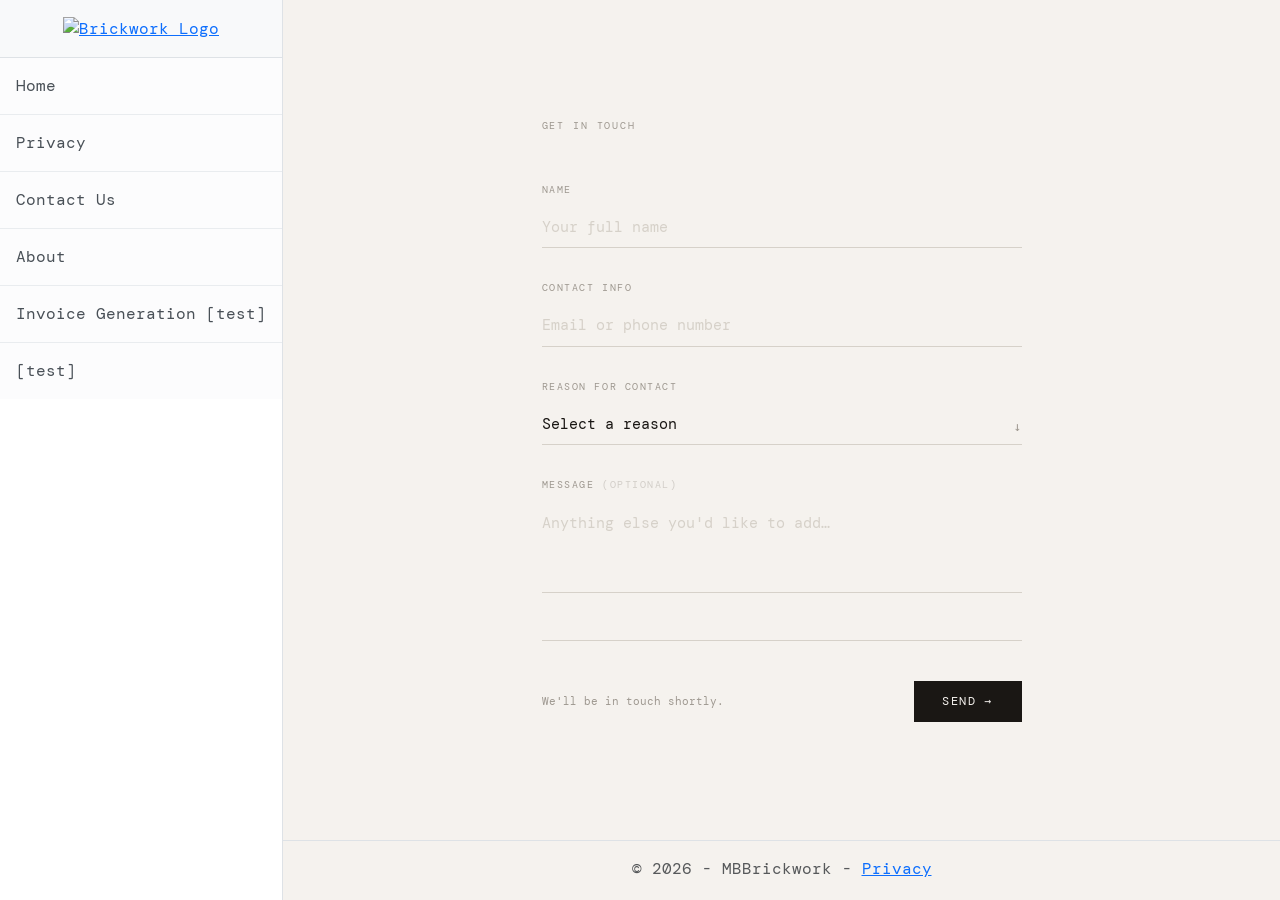
==== contact.html @ afbecb13 "Update contact.html" ====
<!DOCTYPE html>
<html lang="en">
<head>
  <meta charset="UTF-8">
  <meta name="viewport" content="width=device-width, initial-scale=1.0">
  <title>Contact Us - MBBrickwork</title>
  
  <link rel="stylesheet" href="https://cdn.jsdelivr.net/npm/bootstrap@5.3.2/dist/css/bootstrap.min.css" />
  <link rel="stylesheet" href="css/site.css" />
  <link rel="stylesheet" href="MBBrickwork.styles.css" />
  
  <link href="https://fonts.googleapis.com/css2?family=DM+Serif+Display&family=DM+Mono:wght@300;400&display=swap" rel="stylesheet">
  
  <style>
    *, *::before, *::after { box-sizing: border-box; margin: 0; padding: 0; }

    :root {
      --bg: #f5f2ee;
      --ink: #1a1714;
      --muted: #9e9890;
      --line: #d6d1c9;
      --accent: #c0392b;
    }

    body {
      background: var(--bg);
      color: var(--ink);
      font-family: 'DM Mono', monospace;
      min-height: 100vh;
    }

    /* Combined Layout adjustments to retain consistency with sidebar */
    #sidebar-wrapper {
        position: sticky;
        top: 0;
        height: 100vh;
        z-index: 1000;
        overflow-y: auto;
    }

    #wrapper {
        display: flex;
        align-items: flex-start;
        width: 100%;
    }

    .contact-container-center {
        display: flex;
        align-items: center;
        justify-content: center;
        padding: 4rem 2rem;
        min-height: calc(100vh - 60px); /* accounting roughly for footer space */
    }

    .wrap {
      width: 100%;
      max-width: 480px;
      opacity: 0;
      transform: translateY(18px);
      animation: rise 0.7s cubic-bezier(0.22, 1, 0.36, 1) 0.1s forwards;
    }

    @keyframes rise {
      to { opacity: 1; transform: translateY(0); }
    }

    header {
      margin-bottom: 3rem;
    }

    .label {
      font-size: 0.65rem;
      letter-spacing: 0.18em;
      text-transform: uppercase;
      color: var(--muted);
      margin-bottom: 0.5rem;
    }

    h1 {
      font-family: 'DM Serif Display', serif;
      font-size: clamp(2rem, 6vw, 2.8rem);
      font-weight: 400;
      line-height: 1.1;
      color: var(--ink);
    }

    h1 em {
      font-style: italic;
      color: var(--accent);
    }

    .field {
      margin-bottom: 2rem;
      opacity: 0;
      transform: translateY(10px);
      animation: rise 0.5s cubic-bezier(0.22, 1, 0.36, 1) forwards;
    }

    .field:nth-child(1) { animation-delay: 0.25s; }
    .field:nth-child(2) { animation-delay: 0.35s; }
    .field:nth-child(3) { animation-delay: 0.45s; }

    .field-label {
      display: block;
      font-size: 0.65rem;
      letter-spacing: 0.15em;
      text-transform: uppercase;
      color: var(--muted);
      margin-bottom: 0.6rem;
    }

    input, select, textarea {
      width: 100%;
      background: transparent;
      border: none;
      border-bottom: 1px solid var(--line);
      padding: 0.55rem 0;
      font-family: 'DM Mono', monospace;
      font-size: 0.95rem;
      color: var(--ink);
      outline: none;
      transition: border-color 0.25s;
      appearance: none;
      -webkit-appearance: none;
      border-radius: 0;
    }

    textarea {
      resize: none;
      height: 90px;
      line-height: 1.6;
    }

    input:focus, select:focus, textarea:focus {
      border-bottom-color: var(--ink);
    }

    input::placeholder, textarea::placeholder {
      color: var(--line);
    }

    .select-wrap {
      position: relative;
    }

    .select-wrap::after {
      content: '↓';
      position: absolute;
      right: 0;
      bottom: 0.55rem;
      font-size: 0.8rem;
      color: var(--muted);
      pointer-events: none;
    }

    select option { background: var(--bg); }

    .divider {
      height: 1px;
      background: var(--line);
      margin: 2.5rem 0;
      opacity: 0;
      animation: rise 0.4s ease 0.55s forwards;
    }

    .actions {
      display: flex;
      align-items: center;
      justify-content: space-between;
      opacity: 0;
      animation: rise 0.4s ease 0.6s forwards;
    }

    .note {
      font-size: 0.7rem;
      color: var(--muted);
    }

    button {
      background: var(--ink);
      color: var(--bg);
      border: none;
      padding: 0.75rem 1.8rem;
      font-family: 'DM Mono', monospace;
      font-size: 0.72rem;
      letter-spacing: 0.12em;
      text-transform: uppercase;
      cursor: pointer;
      transition: background 0.2s, transform 0.15s;
    }

    button:hover { background: var(--accent); }
    button:active { transform: scale(0.97); }

    .toast {
      position: fixed;
      bottom: 2rem;
      left: 50%;
      transform: translateX(-50%) translateY(10px);
      background: var(--ink);
      color: var(--bg);
      font-size: 0.72rem;
      letter-spacing: 0.1em;
      padding: 0.7rem 1.4rem;
      opacity: 0;
      transition: opacity 0.3s, transform 0.3s;
      pointer-events: none;
      z-index: 2000;
    }

    .toast.show {
      opacity: 1;
      transform: translateX(-50%) translateY(0);
    }
  </style>
</head>
<body>

    <div class="d-flex" id="wrapper">
        <nav class="border-end bg-white" id="sidebar-wrapper">
            <div class="sidebar-heading border-bottom bg-light text-center py-3">
                <a href="index.html">
                    <img src="assets/MB-Brickwork-logo.png" alt="Brickwork Logo" class="img-fluid" style="max-height: 60px;" />
                </a>
            </div>

            <div class="list-group list-group-flush">
                <a class="list-group-item list-group-item-action list-group-item-light p-3" href="index.html">Home</a>
                <a class="list-group-item list-group-item-action list-group-item-light p-3" href="privacy.html">Privacy</a>
                <a class="list-group-item list-group-item-action list-group-item-light p-3" href="contact.html">Contact Us</a>
                <a class="list-group-item list-group-item-action list-group-item-light p-3" href="about.html">About</a>
                <a class="list-group-item list-group-item-action list-group-item-light p-3" href="invoice.html">Invoice Generation [test]</a>
                <a class="list-group-item list-group-item-action list-group-item-light p-3" href="test.html">[test]</a>
            </div>
        </nav>

        <div id="page-content-wrapper" class="flex-grow-1">
            <main role="main" class="container-fluid contact-container-center">
                
                <div class="wrap">
                  <header>
                    <p class="label">Get in touch</p>
                 
                  </header>

                  <form id="contactForm" novalidate>
                    <div class="field">
                      <label class="field-label" for="name">Name</label>
                      <input id="name" type="text" placeholder="Your full name" autocomplete="name" required>
                    </div>

                    <div class="field">
                      <label class="field-label" for="contact">Contact info</label>
                      <input id="contact" type="text" placeholder="Email or phone number" autocomplete="email" required>
                    </div>

                    <div class="field">
                      <label class="field-label" for="reason">Reason for contact</label>
                      <div class="select-wrap">
                        <select id="reason" required>
                          <option value="" disabled selected>Select a reason</option>
                          <option value="general">General enquiry</option>
                          <option value="support">Support</option>
                          <option value="collaboration">Collaboration</option>
                          <option value="feedback">Feedback</option>
                          <option value="other">Other</option>
                        </select>
                      </div>
                    </div>

                    <div class="field">
                      <label class="field-label" for="message">Message <span style="opacity:.4">(optional)</span></label>
                      <textarea id="message" placeholder="Anything else you'd like to add…"></textarea>
                    </div>

                    <div class="divider"></div>

                    <div class="actions">
                      <span class="note">We'll be in touch shortly.</span>
                      <button type="submit">Send →</button>
                    </div>
                  </form>
                </div>

            </main>

            <footer class="border-top footer text-muted text-center py-3">
                &copy; 2026 - MBBrickwork -
                <a href="privacy.html">Privacy</a>
            </footer>
        </div>
    </div>

<div class="toast" id="toast">Message sent — thank you.</div>

<script src="https://ajax.googleapis.com/ajax/libs/jquery/3.7.1/jquery.min.js"></script>
<script src="https://cdn.jsdelivr.net/npm/bootstrap@5.3.2/dist/js/bootstrap.bundle.min.js"></script>
<script src="js/site.js"></script>

<script>
  document.getElementById('contactForm').addEventListener('submit', function(e) {
    e.preventDefault();
    const name    = document.getElementById('name').value.trim();
    const contact = document.getElementById('contact').value.trim();
    const reason  = document.getElementById('reason').value;
    if (!name || !contact || !reason) {
      const first = [...document.querySelectorAll('input,select')].find(el => !el.value.trim());
      if (first) first.focus();
      return;
    }
    const toast = document.getElementById('toast');
    toast.classList.add('show');
    setTimeout(() => toast.classList.remove('show'), 3000);
    this.reset();
  });
</script>

</body>
</html>
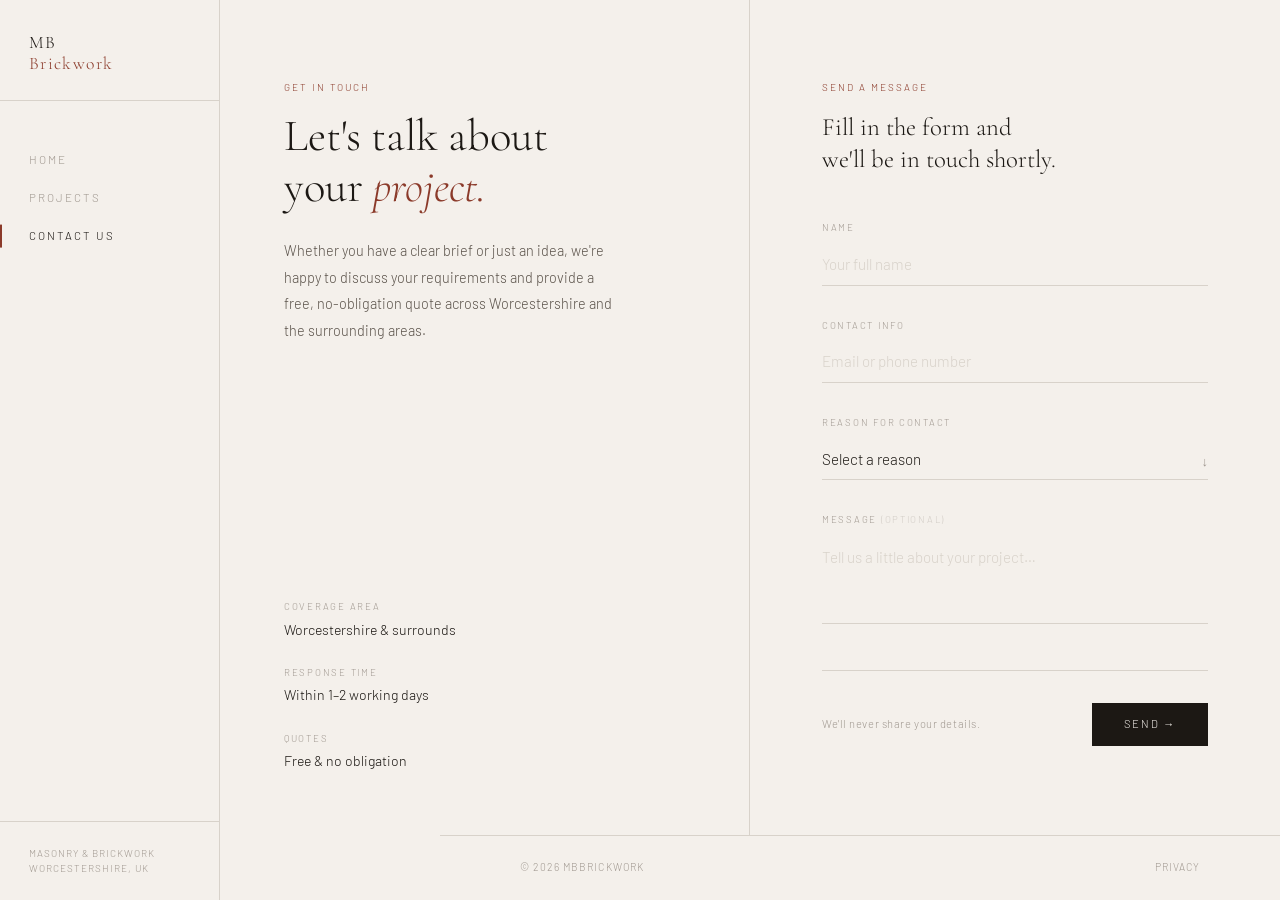
==== commit 4728faa8: "Update contact.html" ====
--- a/contact.html
+++ b/contact.html
@@ -3,107 +3,214 @@
 <head>
   <meta charset="UTF-8">
   <meta name="viewport" content="width=device-width, initial-scale=1.0">
-  <title>Contact Us - MBBrickwork</title>
-  
+  <title>Contact Us — MB Brickwork</title>
+
   <link rel="stylesheet" href="https://cdn.jsdelivr.net/npm/bootstrap@5.3.2/dist/css/bootstrap.min.css" />
   <link rel="stylesheet" href="css/site.css" />
   <link rel="stylesheet" href="MBBrickwork.styles.css" />
-  
-  <link href="https://fonts.googleapis.com/css2?family=DM+Serif+Display&family=DM+Mono:wght@300;400&display=swap" rel="stylesheet">
-  
+  <link href="https://fonts.googleapis.com/css2?family=Cormorant+Garamond:ital,wght@0,300;0,400;1,300&family=Barlow:wght@300;400&display=swap" rel="stylesheet">
+
   <style>
+    :root {
+      --sand: #f4f0eb;
+      --ink: #1c1814;
+      --brick: #8b3a2a;
+      --muted: #a09890;
+      --line: #d8d2ca;
+      --sidebar-w: 220px;
+    }
+
     *, *::before, *::after { box-sizing: border-box; margin: 0; padding: 0; }
 
-    :root {
-      --bg: #f5f2ee;
-      --ink: #1a1714;
-      --muted: #9e9890;
-      --line: #d6d1c9;
-      --accent: #c0392b;
-    }
-
     body {
-      background: var(--bg);
+      background: var(--sand);
       color: var(--ink);
-      font-family: 'DM Mono', monospace;
+      font-family: 'Barlow', sans-serif;
+      font-weight: 300;
       min-height: 100vh;
-    }
-
-    /* Combined Layout adjustments to retain consistency with sidebar */
+      display: flex;
+      flex-direction: column;
+    }
+
+    .scroll-progress {
+      position: fixed;
+      top: 0; left: var(--sidebar-w);
+      height: 2px; width: 0%;
+      background: var(--brick);
+      z-index: 999;
+    }
+
+    /* ── SIDEBAR ── */
     #sidebar-wrapper {
-        position: sticky;
-        top: 0;
-        height: 100vh;
-        z-index: 1000;
-        overflow-y: auto;
-    }
-
-    #wrapper {
-        display: flex;
-        align-items: flex-start;
-        width: 100%;
-    }
-
-    .contact-container-center {
-        display: flex;
-        align-items: center;
-        justify-content: center;
-        padding: 4rem 2rem;
-        min-height: calc(100vh - 60px); /* accounting roughly for footer space */
-    }
-
-    .wrap {
-      width: 100%;
-      max-width: 480px;
+      position: fixed;
+      left: 0; top: 0;
+      width: var(--sidebar-w);
+      height: 100vh;
+      background: var(--sand);
+      border-right: 1px solid var(--line);
+      z-index: 1000;
+      display: flex;
+      flex-direction: column;
+    }
+
+    .sidebar-logo {
+      padding: 2rem 1.8rem 1.6rem;
+      border-bottom: 1px solid var(--line);
+    }
+
+    .sidebar-logo a { display: block; text-decoration: none; }
+    .sidebar-logo img { max-height: 52px; width: auto; }
+
+    .logo-text {
+      font-family: 'Cormorant Garamond', serif;
+      font-size: 1.1rem;
+      font-weight: 300;
+      letter-spacing: 0.08em;
+      color: var(--ink);
+      line-height: 1.2;
+    }
+
+    .logo-text span { color: var(--brick); }
+
+    nav.sidebar-nav { padding: 2.5rem 0; flex: 1; }
+
+    nav.sidebar-nav a {
+      display: block;
+      padding: 0.65rem 1.8rem;
+      font-size: 0.72rem;
+      letter-spacing: 0.18em;
+      text-transform: uppercase;
+      color: var(--muted);
+      text-decoration: none;
+      transition: color 0.2s;
+      position: relative;
+    }
+
+    nav.sidebar-nav a::before {
+      content: '';
+      position: absolute;
+      left: 0; top: 50%;
+      transform: translateY(-50%) scaleY(0);
+      width: 2px; height: 60%;
+      background: var(--brick);
+      transition: transform 0.2s;
+    }
+
+    nav.sidebar-nav a:hover { color: var(--ink); }
+    nav.sidebar-nav a:hover::before,
+    nav.sidebar-nav a.active::before { transform: translateY(-50%) scaleY(1); }
+    nav.sidebar-nav a.active { color: var(--ink); }
+
+    .sidebar-footer {
+      padding: 1.5rem 1.8rem;
+      border-top: 1px solid var(--line);
+      font-size: 0.62rem;
+      letter-spacing: 0.1em;
+      color: var(--muted);
+      text-transform: uppercase;
+    }
+
+    /* ── LAYOUT ── */
+    #page-content-wrapper {
+      margin-left: var(--sidebar-w);
+      flex: 1;
+      display: flex;
+      flex-direction: column;
+    }
+
+    main {
+      flex: 1;
+      display: grid;
+      grid-template-columns: 1fr 1fr;
+    }
+
+    /* ── LEFT PANEL ── */
+    .contact-intro {
+      padding: 5rem 4rem 4rem;
+      border-right: 1px solid var(--line);
+      display: flex;
+      flex-direction: column;
+      justify-content: space-between;
       opacity: 0;
-      transform: translateY(18px);
-      animation: rise 0.7s cubic-bezier(0.22, 1, 0.36, 1) 0.1s forwards;
+      animation: rise 0.7s cubic-bezier(0.22,1,0.36,1) 0.1s forwards;
     }
 
     @keyframes rise {
       to { opacity: 1; transform: translateY(0); }
     }
 
-    header {
-      margin-bottom: 3rem;
-    }
-
-    .label {
-      font-size: 0.65rem;
+    .section-label {
+      font-size: 0.62rem;
+      letter-spacing: 0.2em;
+      text-transform: uppercase;
+      color: var(--brick);
+      margin-bottom: 1rem;
+    }
+
+    .contact-intro h1 {
+      font-family: 'Cormorant Garamond', serif;
+      font-size: clamp(2.2rem, 3.5vw, 3.2rem);
+      font-weight: 300;
+      line-height: 1.15;
+      margin-bottom: 1.5rem;
+    }
+
+    .contact-intro h1 em { font-style: italic; color: var(--brick); }
+
+    .contact-intro .intro-body {
+      font-size: 0.9rem;
+      line-height: 1.85;
+      color: #5a524a;
+      max-width: 340px;
+      margin-bottom: 3.5rem;
+    }
+
+    .contact-details { display: flex; flex-direction: column; gap: 1.6rem; }
+
+    .contact-detail-item { display: flex; flex-direction: column; gap: 0.3rem; }
+
+    .detail-label {
+      font-size: 0.6rem;
       letter-spacing: 0.18em;
       text-transform: uppercase;
       color: var(--muted);
-      margin-bottom: 0.5rem;
-    }
-
-    h1 {
-      font-family: 'DM Serif Display', serif;
-      font-size: clamp(2rem, 6vw, 2.8rem);
-      font-weight: 400;
-      line-height: 1.1;
+    }
+
+    .detail-value { font-size: 0.88rem; color: var(--ink); }
+
+    .detail-value a {
       color: var(--ink);
-    }
-
-    h1 em {
-      font-style: italic;
-      color: var(--accent);
-    }
-
-    .field {
-      margin-bottom: 2rem;
+      text-decoration: none;
+      border-bottom: 1px solid var(--line);
+      transition: border-color 0.2s, color 0.2s;
+    }
+
+    .detail-value a:hover { color: var(--brick); border-color: var(--brick); }
+
+    /* ── RIGHT PANEL ── */
+    .contact-form-panel {
+      padding: 5rem 4.5rem 4rem;
       opacity: 0;
-      transform: translateY(10px);
-      animation: rise 0.5s cubic-bezier(0.22, 1, 0.36, 1) forwards;
-    }
-
-    .field:nth-child(1) { animation-delay: 0.25s; }
-    .field:nth-child(2) { animation-delay: 0.35s; }
-    .field:nth-child(3) { animation-delay: 0.45s; }
+      animation: rise 0.7s cubic-bezier(0.22,1,0.36,1) 0.22s forwards;
+    }
+
+    .form-header { margin-bottom: 2.8rem; }
+
+    .form-header h2 {
+      font-family: 'Cormorant Garamond', serif;
+      font-size: 1.55rem;
+      font-weight: 300;
+      line-height: 1.3;
+      color: var(--ink);
+      margin-top: 0.5rem;
+    }
+
+    .field { margin-bottom: 2rem; }
 
     .field-label {
       display: block;
-      font-size: 0.65rem;
-      letter-spacing: 0.15em;
+      font-size: 0.6rem;
+      letter-spacing: 0.18em;
       text-transform: uppercase;
       color: var(--muted);
       margin-bottom: 0.6rem;
@@ -115,7 +222,8 @@
       border: none;
       border-bottom: 1px solid var(--line);
       padding: 0.55rem 0;
-      font-family: 'DM Mono', monospace;
+      font-family: 'Barlow', sans-serif;
+      font-weight: 300;
       font-size: 0.95rem;
       color: var(--ink);
       outline: none;
@@ -125,195 +233,257 @@
       border-radius: 0;
     }
 
-    textarea {
-      resize: none;
-      height: 90px;
-      line-height: 1.6;
-    }
-
-    input:focus, select:focus, textarea:focus {
-      border-bottom-color: var(--ink);
-    }
-
-    input::placeholder, textarea::placeholder {
-      color: var(--line);
-    }
-
-    .select-wrap {
-      position: relative;
-    }
+    textarea { resize: none; height: 88px; line-height: 1.7; }
+    input:focus, select:focus, textarea:focus { border-bottom-color: var(--ink); }
+    input::placeholder, textarea::placeholder { color: var(--line); }
+
+    .select-wrap { position: relative; }
 
     .select-wrap::after {
       content: '↓';
       position: absolute;
-      right: 0;
-      bottom: 0.55rem;
+      right: 0; bottom: 0.55rem;
       font-size: 0.8rem;
       color: var(--muted);
       pointer-events: none;
     }
 
-    select option { background: var(--bg); }
-
-    .divider {
-      height: 1px;
-      background: var(--line);
-      margin: 2.5rem 0;
-      opacity: 0;
-      animation: rise 0.4s ease 0.55s forwards;
-    }
-
-    .actions {
+    select option { background: var(--sand); }
+
+    .form-footer {
       display: flex;
       align-items: center;
       justify-content: space-between;
-      opacity: 0;
-      animation: rise 0.4s ease 0.6s forwards;
-    }
-
-    .note {
+      margin-top: 2.5rem;
+      padding-top: 2rem;
+      border-top: 1px solid var(--line);
+    }
+
+    .form-note {
       font-size: 0.7rem;
       color: var(--muted);
-    }
-
-    button {
+      letter-spacing: 0.05em;
+    }
+
+    button[type="submit"] {
       background: var(--ink);
-      color: var(--bg);
+      color: var(--sand);
       border: none;
-      padding: 0.75rem 1.8rem;
-      font-family: 'DM Mono', monospace;
-      font-size: 0.72rem;
-      letter-spacing: 0.12em;
+      padding: 0.8rem 2rem;
+      font-family: 'Barlow', sans-serif;
+      font-weight: 300;
+      font-size: 0.7rem;
+      letter-spacing: 0.15em;
       text-transform: uppercase;
       cursor: pointer;
       transition: background 0.2s, transform 0.15s;
     }
 
-    button:hover { background: var(--accent); }
-    button:active { transform: scale(0.97); }
-
-    .toast {
+    button[type="submit"]:hover { background: var(--brick); }
+    button[type="submit"]:active { transform: scale(0.97); }
+
+    /* ── TOAST ── */
+    .toast-msg {
       position: fixed;
-      bottom: 2rem;
-      left: 50%;
+      bottom: 2rem; left: 50%;
       transform: translateX(-50%) translateY(10px);
       background: var(--ink);
-      color: var(--bg);
-      font-size: 0.72rem;
-      letter-spacing: 0.1em;
-      padding: 0.7rem 1.4rem;
+      color: var(--sand);
+      font-size: 0.7rem;
+      letter-spacing: 0.12em;
+      text-transform: uppercase;
+      padding: 0.75rem 1.5rem;
       opacity: 0;
       transition: opacity 0.3s, transform 0.3s;
       pointer-events: none;
       z-index: 2000;
     }
 
-    .toast.show {
-      opacity: 1;
-      transform: translateX(-50%) translateY(0);
+    .toast-msg.show { opacity: 1; transform: translateX(-50%) translateY(0); }
+
+    /* ── FOOTER ── */
+    footer {
+      border-top: 1px solid var(--line);
+      margin-left: var(--sidebar-w);
+      padding: 1.5rem 5rem;
+      display: flex;
+      align-items: center;
+      justify-content: space-between;
+      font-size: 0.65rem;
+      letter-spacing: 0.1em;
+      text-transform: uppercase;
+      color: var(--muted);
+    }
+
+    footer a { color: var(--muted); text-decoration: none; }
+    footer a:hover { color: var(--ink); }
+
+    /* ── RESPONSIVE ── */
+    @media (max-width: 900px) {
+      main { grid-template-columns: 1fr; }
+      .contact-intro {
+        border-right: none;
+        border-bottom: 1px solid var(--line);
+        padding: 3.5rem 2.5rem 3rem;
+        justify-content: flex-start;
+        gap: 2rem;
+      }
+      .contact-intro .intro-body { margin-bottom: 1.5rem; }
+      .contact-form-panel { padding: 3rem 2.5rem 4rem; }
+    }
+
+    @media (max-width: 768px) {
+      :root { --sidebar-w: 0px; }
+      #sidebar-wrapper {
+        width: 100%; height: auto; position: fixed;
+        flex-direction: row; align-items: center;
+        border-right: none; border-bottom: 1px solid var(--line);
+        padding: 0.8rem 1.2rem;
+      }
+      .sidebar-logo { padding: 0; border-bottom: none; }
+      nav.sidebar-nav { padding: 0; display: flex; gap: 0.5rem; }
+      nav.sidebar-nav a { padding: 0.4rem 0.6rem; }
+      nav.sidebar-nav a::before { display: none; }
+      .sidebar-footer { display: none; }
+      #page-content-wrapper { margin-left: 0; margin-top: 60px; }
+      footer { margin-left: 0; padding: 1.5rem; flex-direction: column; gap: 0.5rem; text-align: center; }
     }
   </style>
 </head>
 <body>
 
-    <div class="d-flex" id="wrapper">
-        <nav class="border-end bg-white" id="sidebar-wrapper">
-            <div class="sidebar-heading border-bottom bg-light text-center py-3">
-                <a href="index.html">
-                    <img src="assets/MB-Brickwork-logo.png" alt="Brickwork Logo" class="img-fluid" style="max-height: 60px;" />
-                </a>
+  <div class="scroll-progress" id="scrollProgress"></div>
+
+  <!-- SIDEBAR -->
+  <aside id="sidebar-wrapper">
+    <div class="sidebar-logo">
+      <a href="index.html">
+        <img src="assets/MB-Brickwork-logo.png" alt="MB Brickwork"
+             onerror="this.style.display='none'; this.nextElementSibling.style.display='block'">
+        <div class="logo-text" style="display:none">MB<br><span>Brickwork</span></div>
+      </a>
+    </div>
+
+    <nav class="sidebar-nav">
+      <a href="index.html">Home</a>
+      <a href="projects.html">Projects</a>
+      <a href="contact.html" class="active">Contact Us</a>
+    </nav>
+
+    <div class="sidebar-footer">
+      Masonry &amp; Brickwork<br>Worcestershire, UK
+    </div>
+  </aside>
+
+  <!-- MAIN -->
+  <div id="page-content-wrapper">
+    <main>
+
+      <!-- LEFT: intro -->
+      <div class="contact-intro">
+        <div>
+          <p class="section-label">Get in touch</p>
+          <h1>Let's talk about<br>your <em>project.</em></h1>
+          <p class="intro-body">Whether you have a clear brief or just an idea, we're happy to discuss your requirements and provide a free, no-obligation quote across Worcestershire and the surrounding areas.</p>
+        </div>
+
+        <div class="contact-details">
+          <div class="contact-detail-item">
+            <span class="detail-label">Coverage area</span>
+            <span class="detail-value">Worcestershire &amp; surrounds</span>
+          </div>
+          <div class="contact-detail-item">
+            <span class="detail-label">Response time</span>
+            <span class="detail-value">Within 1–2 working days</span>
+          </div>
+          <div class="contact-detail-item">
+            <span class="detail-label">Quotes</span>
+            <span class="detail-value">Free &amp; no obligation</span>
+          </div>
+        </div>
+      </div>
+
+      <!-- RIGHT: form -->
+      <div class="contact-form-panel">
+        <div class="form-header">
+          <p class="section-label">Send a message</p>
+          <h2>Fill in the form and<br>we'll be in touch shortly.</h2>
+        </div>
+
+        <form id="contactForm" novalidate>
+          <div class="field">
+            <label class="field-label" for="name">Name</label>
+            <input id="name" type="text" placeholder="Your full name" autocomplete="name" required>
+          </div>
+
+          <div class="field">
+            <label class="field-label" for="contact">Contact info</label>
+            <input id="contact" type="text" placeholder="Email or phone number" autocomplete="email" required>
+          </div>
+
+          <div class="field">
+            <label class="field-label" for="reason">Reason for contact</label>
+            <div class="select-wrap">
+              <select id="reason" required>
+                <option value="" disabled selected>Select a reason</option>
+                <option value="quote">Request a quote</option>
+                <option value="general">General enquiry</option>
+                <option value="extension">Extension or new build</option>
+                <option value="restoration">Restoration &amp; repointing</option>
+                <option value="other">Other</option>
+              </select>
             </div>
-
-            <div class="list-group list-group-flush">
-                <a class="list-group-item list-group-item-action list-group-item-light p-3" href="index.html">Home</a>
-                <a class="list-group-item list-group-item-action list-group-item-light p-3" href="privacy.html">Privacy</a>
-                <a class="list-group-item list-group-item-action list-group-item-light p-3" href="contact.html">Contact Us</a>
-                <a class="list-group-item list-group-item-action list-group-item-light p-3" href="about.html">About</a>
-                <a class="list-group-item list-group-item-action list-group-item-light p-3" href="invoice.html">Invoice Generation [test]</a>
-                <a class="list-group-item list-group-item-action list-group-item-light p-3" href="test.html">[test]</a>
-            </div>
-        </nav>
-
-        <div id="page-content-wrapper" class="flex-grow-1">
-            <main role="main" class="container-fluid contact-container-center">
-                
-                <div class="wrap">
-                  <header>
-                    <p class="label">Get in touch</p>
-                 
-                  </header>
-
-                  <form id="contactForm" novalidate>
-                    <div class="field">
-                      <label class="field-label" for="name">Name</label>
-                      <input id="name" type="text" placeholder="Your full name" autocomplete="name" required>
-                    </div>
-
-                    <div class="field">
-                      <label class="field-label" for="contact">Contact info</label>
-                      <input id="contact" type="text" placeholder="Email or phone number" autocomplete="email" required>
-                    </div>
-
-                    <div class="field">
-                      <label class="field-label" for="reason">Reason for contact</label>
-                      <div class="select-wrap">
-                        <select id="reason" required>
-                          <option value="" disabled selected>Select a reason</option>
-                          <option value="general">General enquiry</option>
-                          <option value="support">Support</option>
-                          <option value="collaboration">Collaboration</option>
-                          <option value="feedback">Feedback</option>
-                          <option value="other">Other</option>
-                        </select>
-                      </div>
-                    </div>
-
-                    <div class="field">
-                      <label class="field-label" for="message">Message <span style="opacity:.4">(optional)</span></label>
-                      <textarea id="message" placeholder="Anything else you'd like to add…"></textarea>
-                    </div>
-
-                    <div class="divider"></div>
-
-                    <div class="actions">
-                      <span class="note">We'll be in touch shortly.</span>
-                      <button type="submit">Send →</button>
-                    </div>
-                  </form>
-                </div>
-
-            </main>
-
-            <footer class="border-top footer text-muted text-center py-3">
-                &copy; 2026 - MBBrickwork -
-                <a href="privacy.html">Privacy</a>
-            </footer>
-        </div>
-    </div>
-
-<div class="toast" id="toast">Message sent — thank you.</div>
-
-<script src="https://ajax.googleapis.com/ajax/libs/jquery/3.7.1/jquery.min.js"></script>
-<script src="https://cdn.jsdelivr.net/npm/bootstrap@5.3.2/dist/js/bootstrap.bundle.min.js"></script>
-<script src="js/site.js"></script>
-
-<script>
-  document.getElementById('contactForm').addEventListener('submit', function(e) {
-    e.preventDefault();
-    const name    = document.getElementById('name').value.trim();
-    const contact = document.getElementById('contact').value.trim();
-    const reason  = document.getElementById('reason').value;
-    if (!name || !contact || !reason) {
-      const first = [...document.querySelectorAll('input,select')].find(el => !el.value.trim());
-      if (first) first.focus();
-      return;
-    }
-    const toast = document.getElementById('toast');
-    toast.classList.add('show');
-    setTimeout(() => toast.classList.remove('show'), 3000);
-    this.reset();
-  });
-</script>
-
+          </div>
+
+          <div class="field">
+            <label class="field-label" for="message">Message <span style="opacity:.4">(optional)</span></label>
+            <textarea id="message" placeholder="Tell us a little about your project…"></textarea>
+          </div>
+
+          <div class="form-footer">
+            <span class="form-note">We'll never share your details.</span>
+            <button type="submit">Send →</button>
+          </div>
+        </form>
+      </div>
+
+    </main>
+
+    <footer>
+      <span>&copy; 2026 MBBrickwork</span>
+      <a href="privacy.html">Privacy</a>
+    </footer>
+  </div>
+
+  <div class="toast-msg" id="toast">Message sent — thank you.</div>
+
+  <script src="https://ajax.googleapis.com/ajax/libs/jquery/3.7.1/jquery.min.js"></script>
+  <script src="https://cdn.jsdelivr.net/npm/bootstrap@5.3.2/dist/js/bootstrap.bundle.min.js"></script>
+  <script src="js/site.js"></script>
+
+  <script>
+    window.addEventListener('scroll', () => {
+      const total = document.documentElement.scrollHeight - window.innerHeight;
+      if (total > 0)
+        document.getElementById('scrollProgress').style.width =
+          ((window.pageYOffset / total) * 100) + '%';
+    });
+
+    document.getElementById('contactForm').addEventListener('submit', function(e) {
+      e.preventDefault();
+      const name    = document.getElementById('name').value.trim();
+      const contact = document.getElementById('contact').value.trim();
+      const reason  = document.getElementById('reason').value;
+      if (!name || !contact || !reason) {
+        const first = [...this.querySelectorAll('input, select')].find(el => !el.value.trim());
+        if (first) first.focus();
+        return;
+      }
+      const toast = document.getElementById('toast');
+      toast.classList.add('show');
+      setTimeout(() => toast.classList.remove('show'), 3000);
+      this.reset();
+    });
+  </script>
 </body>
 </html>
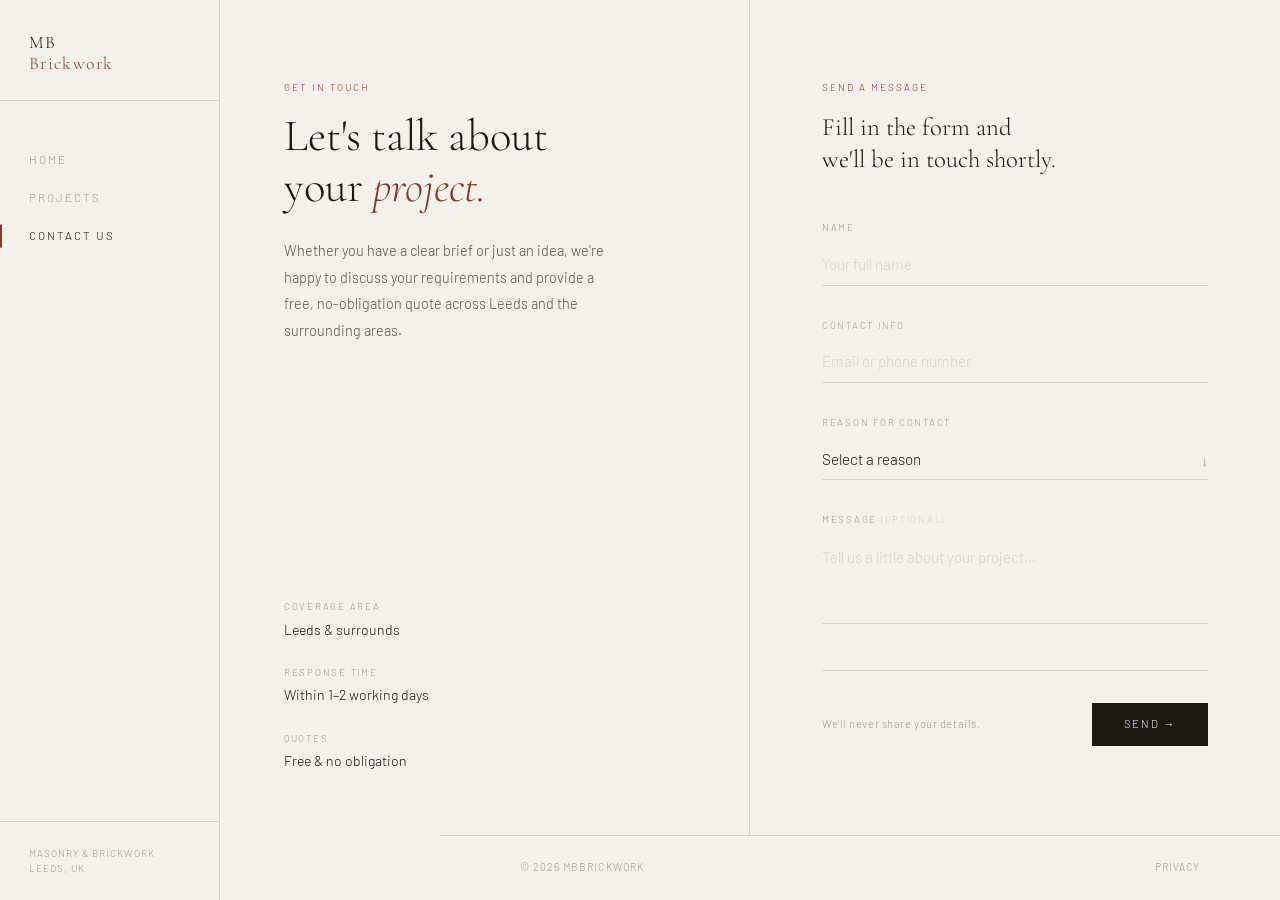
==== commit 2c0a341b: "Update contact.html" ====
--- a/contact.html
+++ b/contact.html
@@ -371,7 +371,7 @@
     </nav>
 
     <div class="sidebar-footer">
-      Masonry &amp; Brickwork<br>Worcestershire, UK
+      Masonry &amp; Brickwork<br>Leeds, UK
     </div>
   </aside>
 
@@ -384,13 +384,13 @@
         <div>
           <p class="section-label">Get in touch</p>
           <h1>Let's talk about<br>your <em>project.</em></h1>
-          <p class="intro-body">Whether you have a clear brief or just an idea, we're happy to discuss your requirements and provide a free, no-obligation quote across Worcestershire and the surrounding areas.</p>
+          <p class="intro-body">Whether you have a clear brief or just an idea, we're happy to discuss your requirements and provide a free, no-obligation quote across Leeds and the surrounding areas.</p>
         </div>
 
         <div class="contact-details">
           <div class="contact-detail-item">
             <span class="detail-label">Coverage area</span>
-            <span class="detail-value">Worcestershire &amp; surrounds</span>
+            <span class="detail-value">Leeds &amp; surrounds</span>
           </div>
           <div class="contact-detail-item">
             <span class="detail-label">Response time</span>
@@ -442,7 +442,7 @@
 
           <div class="form-footer">
             <span class="form-note">We'll never share your details.</span>
-            <button type="submit">Send →</button>
+            <button type="submit" id="submit-btn">Send →</button>
           </div>
         </form>
       </div>
@@ -484,6 +484,7 @@
       setTimeout(() => toast.classList.remove('show'), 3000);
       this.reset();
     });
+    $('#submit-btn').on('click',function(){console.log('qwerty')})
   </script>
 </body>
 </html>
